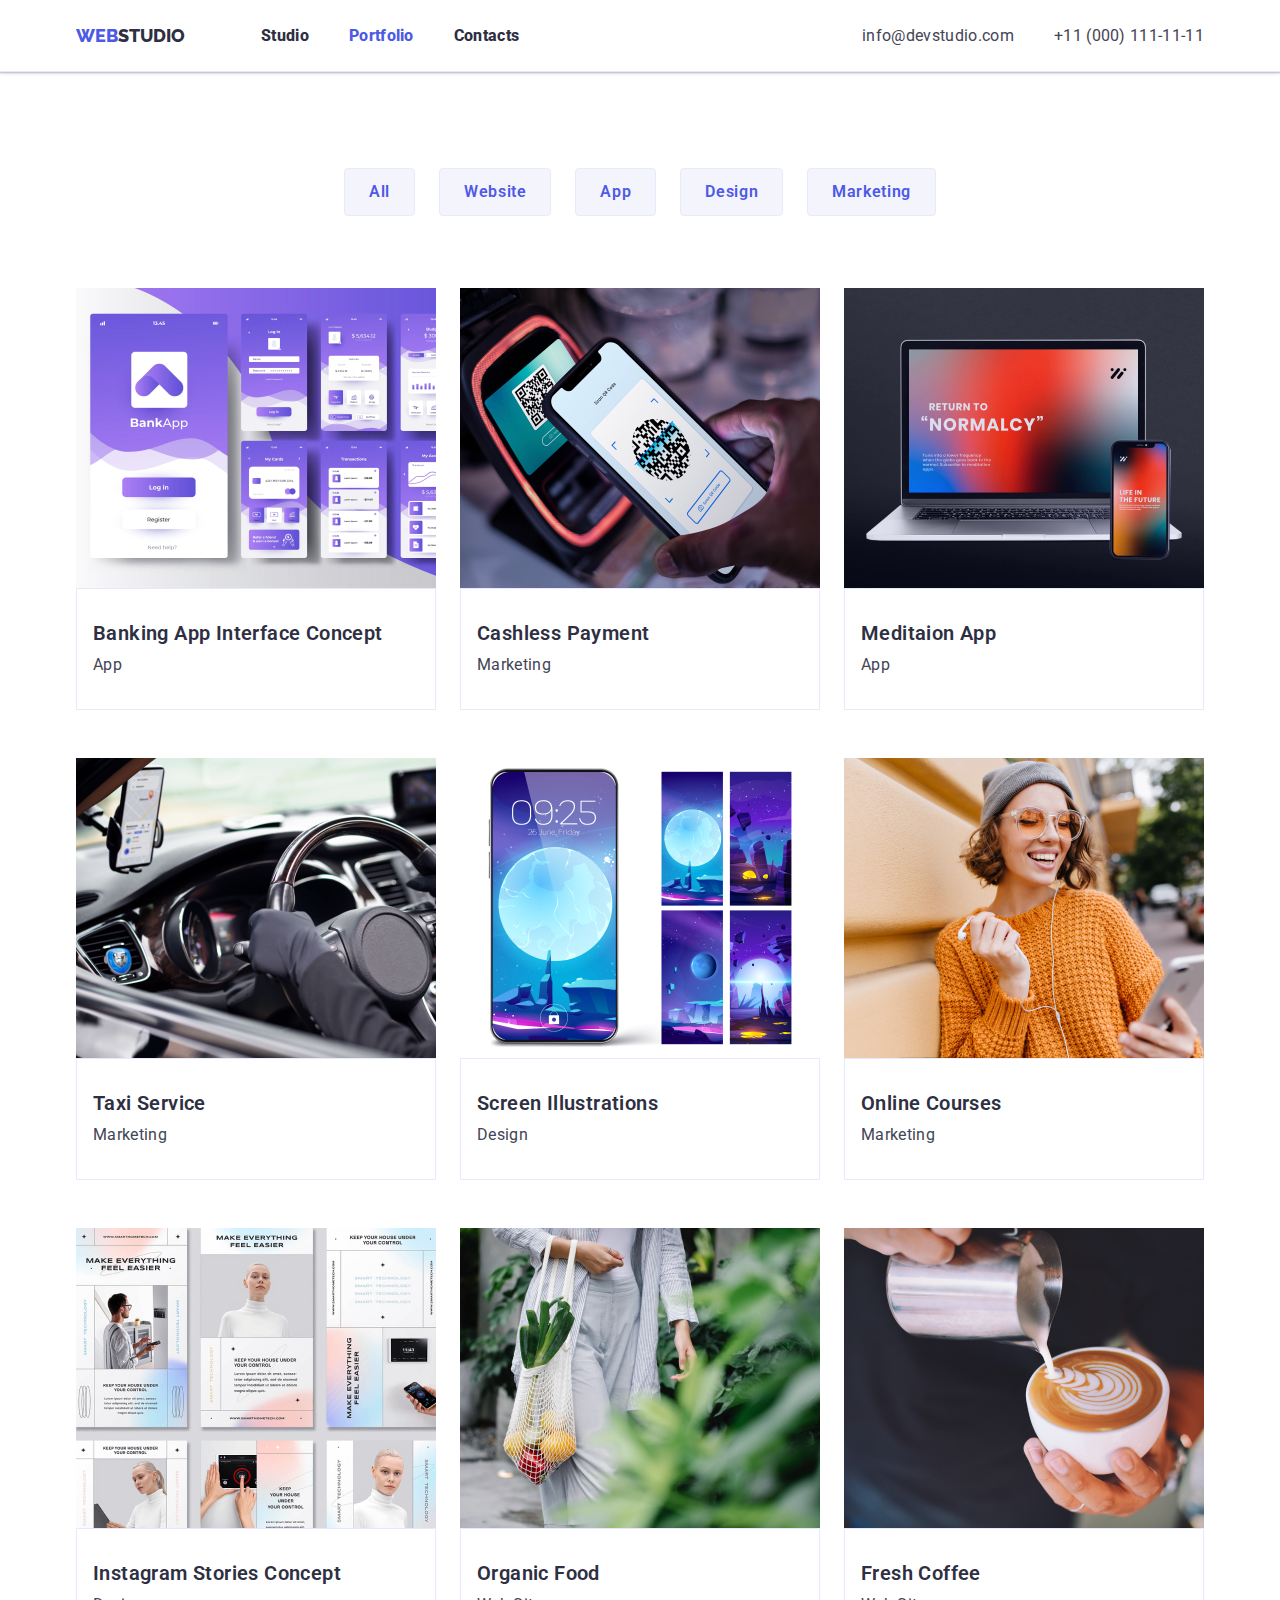
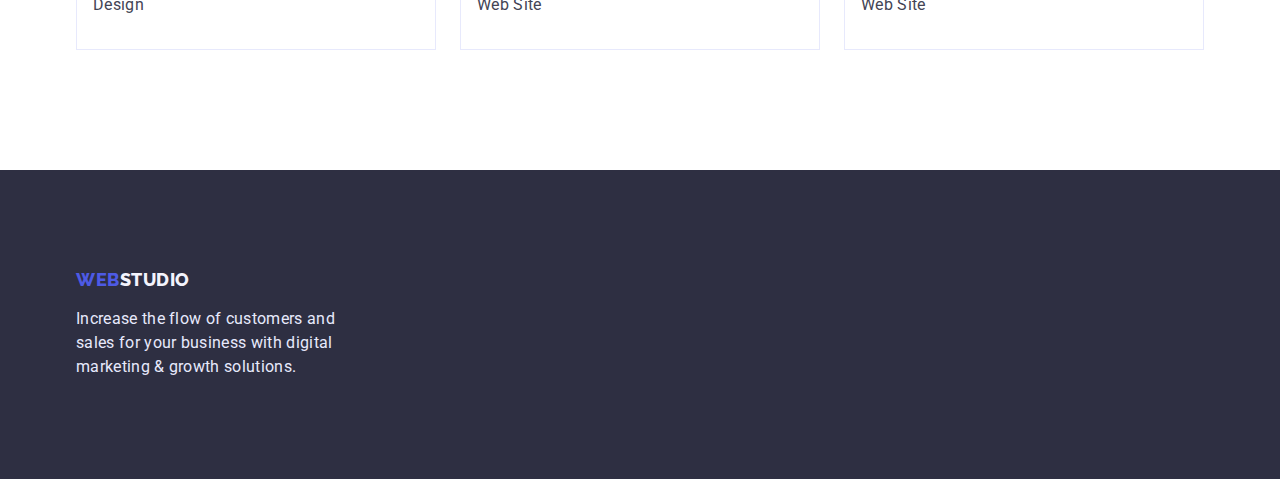
==== portfolio.html @ 9c7f1b85 "Add files via upload" ====
<!DOCTYPE html>
<html lang="en">
<head>
    <meta charset="UTF-8">
    <meta http-equiv="X-UA-Compatible" content="IE=edge">
    <meta name="viewport" content="width=device-width, initial-scale=1.0">
    <title>Portfolio</title>
    <link rel="preconnect" href="https://fonts.googleapis.com">
    <link rel="preconnect" href="https://fonts.gstatic.com" crossorigin>
    <link href="https://fonts.googleapis.com/css2?family=Raleway:wght@700;800&family=Roboto:wght@400;500;700;900&display=swap" rel="stylesheet">
    <link rel="stylesheet" href="https://cdnjs.cloudflare.com/ajax/libs/modern-normalize/1.0.0/modern-normalize.min.css"/>
    <link rel="stylesheet" href="css/styles.css">
</head>
<body class="body">
   
    <!--header-->
    <header class="header">
        <div class="container-header">
            <div class="header-block">
        <nav>
            <a href="./index.html" class="logo">Web<span class="logo-studio">Studio</span></a>
            
                <ul class="nav-list">
                    <li class="nav-member"><a href ="./index.html" class="nav-link">Studio</a></li>
                    <li class="nav-member"><a href ="./portfolio.html" class="nav-link-current">Portfolio</a></li>
                    <li class="nav-member"><a href ="./contact.html" class="nav-link">Contacts</a></li>
                </ul>
            </nav>
            <ul class="contacts">
                <li class="contacts-member"><a href="mailto:info@devstudio.com" class="contacts-link">info@devstudio.com</a></li>
                <li class="contacts-member"><a href="tel:+11(000)111-11-11" class="contacts-link">+11 (000) 111-11-11</a></li>
            </ul>
        </div>
        </div>
    </header>   
    <!--main-->
    <main>
        <section class="portfolio">
        <div class="container">
            <h1 class="hidden"></h1>
            <ul class="button-list">
                <li class="button-list-member"><button type="button" class="portfolio-button">All</button></li>
                <li class="button-list-member"><button type="button" class="portfolio-button">Website</button></li>
                <li class="button-list-member"><button type="button" class="portfolio-button">App</button></li>
                <li class="button-list-member"><button type="button" class="portfolio-button">Design</button></li>
                <li class="button-list-member"><button type="button" class="portfolio-button">Marketing</button></li>
            </ul>
            <ul class="image-list">
                <li class="image-list-member">
                    <article class="image-card">
                    <div class="image">
                    <img src = "./images/portf1.jpg" alt ="Image missing" width="360"></div> 
                    <div class="image-card-content">
                    <h3 class="image-title">Banking App Interface Concept</h3>
                    <p class="image-type">App</p>
                    </div>
                    </article>
                </li>
                <li class="image-list-member">
                    <article class="image-card">
                    <div class="image">
                    <img src = "./images/portf2.jpg" alt ="Image missing" width="360"></div> 
                    <div class="image-card-content">
                    <h3 class="image-title">Cashless Payment</h3>
                    <p class="image-type">Marketing</p>
                    </div>
                    </article>
                </li>
                <li class="image-list-member">
                    <article class="image-card">
                    <div class="image">
                    <img src = "./images/portf3.jpg" alt ="Image missing" width="360"></div> 
                    <div class="image-card-content">
                    <h3 class="image-title">Meditaion App</h3>
                    <p class="image-type">App</p>
                    </div>
                    </article>
                </li>
                <li class="image-list-member">
                    <article class="image-card">
                    <div class="image">
                    <img src = "./images/portf4.jpg" alt ="Image missing" width="360"></div> 
                    <div class="image-card-content">
                    <h3 class="image-title">Taxi Service</h3>
                    <p class="image-type">Marketing</p>
                    </div>
                    </article>
                </li>
                <li class="image-list-member">
                    <article class="image-card">
                    <div class="image">
                    <img src = "./images/portf5.jpg" alt ="Image missing" width="360"></div> 
                    <div class="image-card-content">
                    <h3 class="image-title">Screen Illustrations</h3>
                    <p class="image-type">Design</p>
                    </div>
                    </article>
                </li>
                <li class="image-list-member">
                    <article class="image-card">
                    <div class="image">
                    <img src = "./images/portf6.jpg" alt ="Image missing" width="360"></div>
                    <div class="image-card-content">
                    <h3 class="image-title">Online Courses</h3>
                    <p class="image-type">Marketing</p>
                    </div>
                    </article>
                </li>
                <li class="image-list-member">
                    <article class="image-card">
                    <div class="image">
                    <img src = "./images/portf7.jpg" alt ="Image missing" width="360"></div>
                    <div class="image-card-content">
                    <h3 class="image-title">Instagram Stories Concept</h3>
                    <p class="image-type">Design</p>
                    </div>
                    </article>
                </li>
                <li class="image-list-member">
                    <article class="image-card">
                    <div class="image">
                    <img src = "./images/portf8.jpg" alt ="Image missing" width="360"></div>
                    <div class="image-card-content">
                    <h3 class="image-title">Organic Food</h3>
                    <p class="image-type">Web Site</p>
                    </div>
                    </article>
                </li>
                <li class="image-list-member">
                    <article class="image-card">
                    <div class="image">
                    <img src = "./images/portf9.jpg" alt ="Image missing" width="360"></div>
                    <div class="image-card-content">
                    <h3 class="image-title">Fresh Coffee</h3>
                    <p class="image-type">Web Site</p>
                    </div>
                    </article>  
            </li>
            </ul>
        </div>
        </section>
    </main>
    <!--footer-->
    <footer class="footer">
        <div class="container-footer">
            <div class="footer-content">
            <div class="footer-logo">
            <a href="./index.html" class="footer-web">Web<span class="footer-studio">Studio</span></a>
            </div>
            <p class="footer-text"> Increase the flow of customers and sales for your business 
            with digital marketing & growth solutions.</p>
            </div>
        </div>
    </footer>
</body>
</html>
---- css/styles.css ----
/* header color #2E2F42;*/
/*standard color #434455;*/
/*accent color for buttons, :hover, :active and other stuff #4D5AE5;*/

/*-------------common styles-------------*/

/*root*/
:root{
--standard-white-color: #ffffff;
--text-color: #434455;
--title-text-color: #2E2F42;
--subtle-dark-color: #8E8F99;
--active-color: #4D5AE5;
--accent-color: #E7E9FC;
--light-white-color: #F4F4FD;
--card-set-gap: 20px;
--card-shadow: 0px 2px 1px -1px rgba(0, 0, 0, 0.2),
    0px 1px 1px 0px rgba(0, 0, 0, 0.14), 0px 1px 3px 0px rgba(0, 0, 0, 0.12);
}
/*box-sizing*/
*, ::after,::before{
    box-sizing: border-box;
}
/*blocking styles*/
img {
    display: block;
}
h1,h2,h3,h4,h5,h6, ul, li, p {
    margin: 0;
    padding: 0;
}
/* pages background color */
.body{
   background-color: var(--standard-white-color);
   color: var(--text-color);
   font-family: Roboto, Raleway, sans-serif;
   
}
/*container*/
.container-header{
    width: 1158px;
    margin: 0 auto;
    padding-left: 15px;
    padding-right: 15px;
}
.container{
    width: 1158px;
    margin-left: auto;
    margin-right: auto;
    padding-right: 15px;
    padding-left: 15px;
}
.container-footer{
    width: 1158px;
    margin-left: auto;
    margin-right: auto;
    padding-right: 15px;
    padding-left: 15px;
}
/*logo, contacts and nav*/
.header{
    border-bottom: 1px solid #E7E9FC;
    padding-top: 24px;
    padding-bottom: 23px;
    box-shadow: 0px 2px 1px rgb(46 47 66 / 8%), 0px 1px 1px rgb(46 47 66 / 16%), 0px 1px 6px rgb(46 47 66 / 8%);
}
.header-block{
    display: flex;
    justify-content: space-between;
    align-items: center;
}
nav{
    display: flex;
}
.nav-list,
 .contacts,
  .logo{
    display: flex;
    align-items: center;
}

.logo{
    font-family: 'Raleway', sans-serif;
  
    font-weight: 800;
    font-size: 18px;
    line-height: 1.3;
    color: var(--active-color);
    text-decoration: none;
    text-transform: uppercase;
    padding-bottom: 1px;
}
.logo-studio{
    font-family: 'Raleway', sans-serif;
    font-weight: 800;
    font-size: 18px;
    line-height: 1.3;
    color: var(--title-text-color);
    text-decoration: none;
    text-transform: uppercase;

}
.nav-link{
    color: var(--title-text-color);
    text-decoration: none;
    font-size: 16px;
    line-height: 0.66;
    letter-spacing: 0.02em;
    font-weight: 800;
    color: var(--title-text-color);
    display: block;
}
.nav-member{
    list-style-type: none;  
    display: block;  
    
}
.nav-list{
    margin-left: 76px;
    
}
.nav-list li:not(:last-child){
    margin-right: 40px;
}
.contacts{
   display: flex;
   list-style: none;
   padding-left: 0;
  
}
.contacts-member{
    list-style-type: none;
}
.contacts li:not(:last-child){
  margin-right: 40px;
}

.contacts-link{
    color: var(--text-color);
    text-decoration: none;
    font-size: 16px;
    line-height: 1.5;
    letter-spacing: 0.02em;
}

/*footer*/
.footer{
    background: var(--title-text-color);
    padding-top: 100px;
    padding-bottom: 100px;
}
.footer-logo{
    padding-bottom: 16px;
}
.footer-web{
    font-family: 'Raleway', sans-serif;
    font-weight: 800;
    font-size: 18px;
    line-height: 1.16;
    align-items: center;
    letter-spacing: 0.03em;
    text-transform: uppercase;
    color: var(--active-color);
    text-decoration: none;
    width: 44px;
    height: 22px;
    
}
.footer-studio{
    font-family: 'Raleway', sans-serif;
    font-weight: 800;
    font-size: 18px;
    line-height: 1.16;
    align-items: center;
    letter-spacing: 0.03em;
    text-transform: uppercase;
    color: var(--light-white-color);
    text-decoration: none;
    width: 44px;
    height: 22px;
    
}
.footer-text{
    font-weight: 400;
    font-size: 16px;
    line-height: 1.5;
    letter-spacing: 0.02em;
    color: var(--accent-color);
    width: 264px;
    
}

 /*-------------index.html styles-------------*/
/*banner*/
.banner{
    background: var(--title-text-color);
    text-align: center;
    padding-bottom: 192px;  
    padding-top: 192px;
}
.banner-logo{
    font-weight: 600;
    font-size: 56px;
    line-height: 1.07;
    letter-spacing: 0.02em;
    color: var(--standard-white-color);
    margin-bottom: 48px;
   
}
/*button index.html*/
.button{
    font-family: 'Roboto', sans-serif;
    font-weight: 600;
    font-size: 16px;
    line-height: 1.18;
    letter-spacing: 0.04em;
    color: var(--standard-white-color);
    border-color: transparent;
    background: var(--active-color);
    box-shadow: 0px 4px 4px rgba(0, 0, 0, 0.15);
    border-radius: 4px;
    cursor: pointer;
    width: 170px;
    height: 51px;
   
}
/*important-points index.html*/
.important-points-section{
    padding-top: 120px;

}
.important-points{
    display:flex;
    flex-wrap: nowrap;
  
}
.important-points-member{
    list-style-type: none;
    width: 264px;
}
.important-points li:not(:last-child){
    margin-right: 24px;
}
.important-points-title{
    font-weight: 600;
    font-size: 20px;
    line-height: 1.2;
    letter-spacing: 0.02em;
    color: var(--title-text-color);
    margin-bottom: 8px;
    
}
.important-points-description{
    font-size: 16px;
    line-height: 1.5;
    letter-spacing: 0.02em;
    color: var(--text-color);
}
/*activities index.html*/
.activities{
    padding-top: 120px;
    padding-bottom: 120px;
}
.activities-title{
    font-weight: 600;
    font-size: 36px;
    line-height: 1.11;
    text-align: center;
    letter-spacing: 0.02em;
    text-transform: capitalize;
    color: var(--title-text-color);
    margin-bottom: 72px;
    
}
.activities-list{
   
    display: flex;
}
.activities-member{
    list-style-type: none;
}
.activities-list li:not(:last-child){
   margin-right: 24px;
}
/*teamcards index.html*/
.teamcards{
    background: var(--light-white-color);
    padding-top: 120px;
    padding-bottom: 120px;
}
.teamcards-title{
    font-weight: 600;
    font-size: 36px;
    line-height: 1.11;
    text-align: center;
    letter-spacing: 0.02em;
    text-transform: capitalize;
    color: var(--title-text-color);
    margin-bottom: 72px;
    
}
.teamcard-content{
    padding: 32px 16px 32px 16px;
    display: flex;
    flex-direction: column;
    justify-content: center;
    align-items: center;
    gap: 8px;
    background-color: var(--standard-white-color);
}

.teamcards-list{
    display: flex;
    margin: 0;
    list-style: none;
    flex-wrap: nowrap;
    
}
.teamcards-list > .teamcards-member{
    flex-basis: 264px;
    
}
.teamcards-list > .teamcards-member:not(:first-child){
    margin-left: 24px;
}
.teamcard{
    box-shadow: var(--card-shadow);
    border-radius: 4px;
    overflow: hidden;
}
/*-------------portfolio.html styles-------------*/
/*section*/
.portfolio{
    padding-top: 96px;
    padding-bottom: 120px;
}
/*buttons and image lists*/
.hidden{
    position: absolute;
    width: 1px;
    height: 1px;
    margin: -1px;
    border: 0;
    padding: 0;
    white-space: nowrap;
    clip-path: inset(100%);
    clip: rect(0 0 0 0);
    overflow: hidden;
}
.button-list{
    display: flex;
    margin-bottom: 72px;
    justify-content: center ;
}
.button-list-member{
list-style-type: none;
}
.button-list-member:not(:last-child){
    margin-right: 24px;
}
.portfolio-button{
    font-family: 'Roboto', sans-serif;
    font-weight: 600;
    font-size: 16px;
    line-height: 1.5;
    letter-spacing: 0.04em;
    color: var(--active-color);
    background: var(--light-white-color);
    border: 1px solid var(--accent-color);
    border-radius: 4px;
    cursor: pointer;
    padding-left: 24px;
    padding-right: 24px;
    height: 48px;
}
/*image-list portfolio.html*/
.image-list{
    display: flex;
    margin: 0;
    list-style: none;
    flex-wrap: wrap;
    
}

.image-list > .image-list-member:nth-last-child(-n+6){
    margin-top: 48px;

}
.image-list-member{
    list-style-type: none;
    flex-basis: 360px;
}
.image-list-member:not(:nth-child(3n+1)){
    margin-left: 24px;
}
.image-card-content{
    display: flex;
    flex-direction: column;
    justify-content: center;
    align-items: flex-start;
    width: 360px;
    padding-top: 32px;
    padding-bottom: 32px;
    gap: 8px;
    border: 1px solid #E7E9FC;
    padding-left: 16px;
}
.image-title{
    font-weight: 600;
    font-size: 20px;
    line-height: 1.2;
    letter-spacing: 0.02em;
    color: var(--title-text-color);
   
}
.image-type{
    font-size: 16px;
    line-height: 1.5;
    letter-spacing: 0.02em;
    color: var(--text-color);
   
}

/*border */

/*-------------hover and active styles for both pages-------------*/
.nav-link:hover{
    color: var(--active-color);
}
.nav-link-current{
    color:var(--active-color);
    text-decoration: none;
    font-size: 16px;
    line-height: 0.66;
    letter-spacing: 0.02em;
    font-weight: 800;
   
    display: block;
}
.contacts-link:hover{
    color: var(--active-color);
}
.button:hover{
    background: var(--active-color);
    box-shadow: 0px 1px 6px rgba(46, 47, 66, 0.08), 0px 1px 1px rgba(46, 47, 66, 0.16), 0px 2px 1px rgba(46, 47, 66, 0.08);
    border-radius: 4px;
}
.portfolio-button:active{
    color: var(--standard-white-color);
    background: var(--active-color);
    box-shadow: 0px 3px 1px rgba(0, 0, 0, 0.1), 0px 2px 1px rgba(0, 0, 0, 0.08), 0px 2px 2px rgba(0, 0, 0, 0.12);
    border-radius: 4px;
     border: var(--active-color)
}
.portfolio-button:hover{
    color: var(--standard-white-color);
    background: var(--active-color);
    box-shadow: 0px 1px 6px rgba(46, 47, 66, 0.08), 0px 1px 1px rgba(46, 47, 66, 0.16), 0px 2px 1px rgba(46, 47, 66, 0.08);
    border-radius: 4px;
    border: var(--active-color);
}
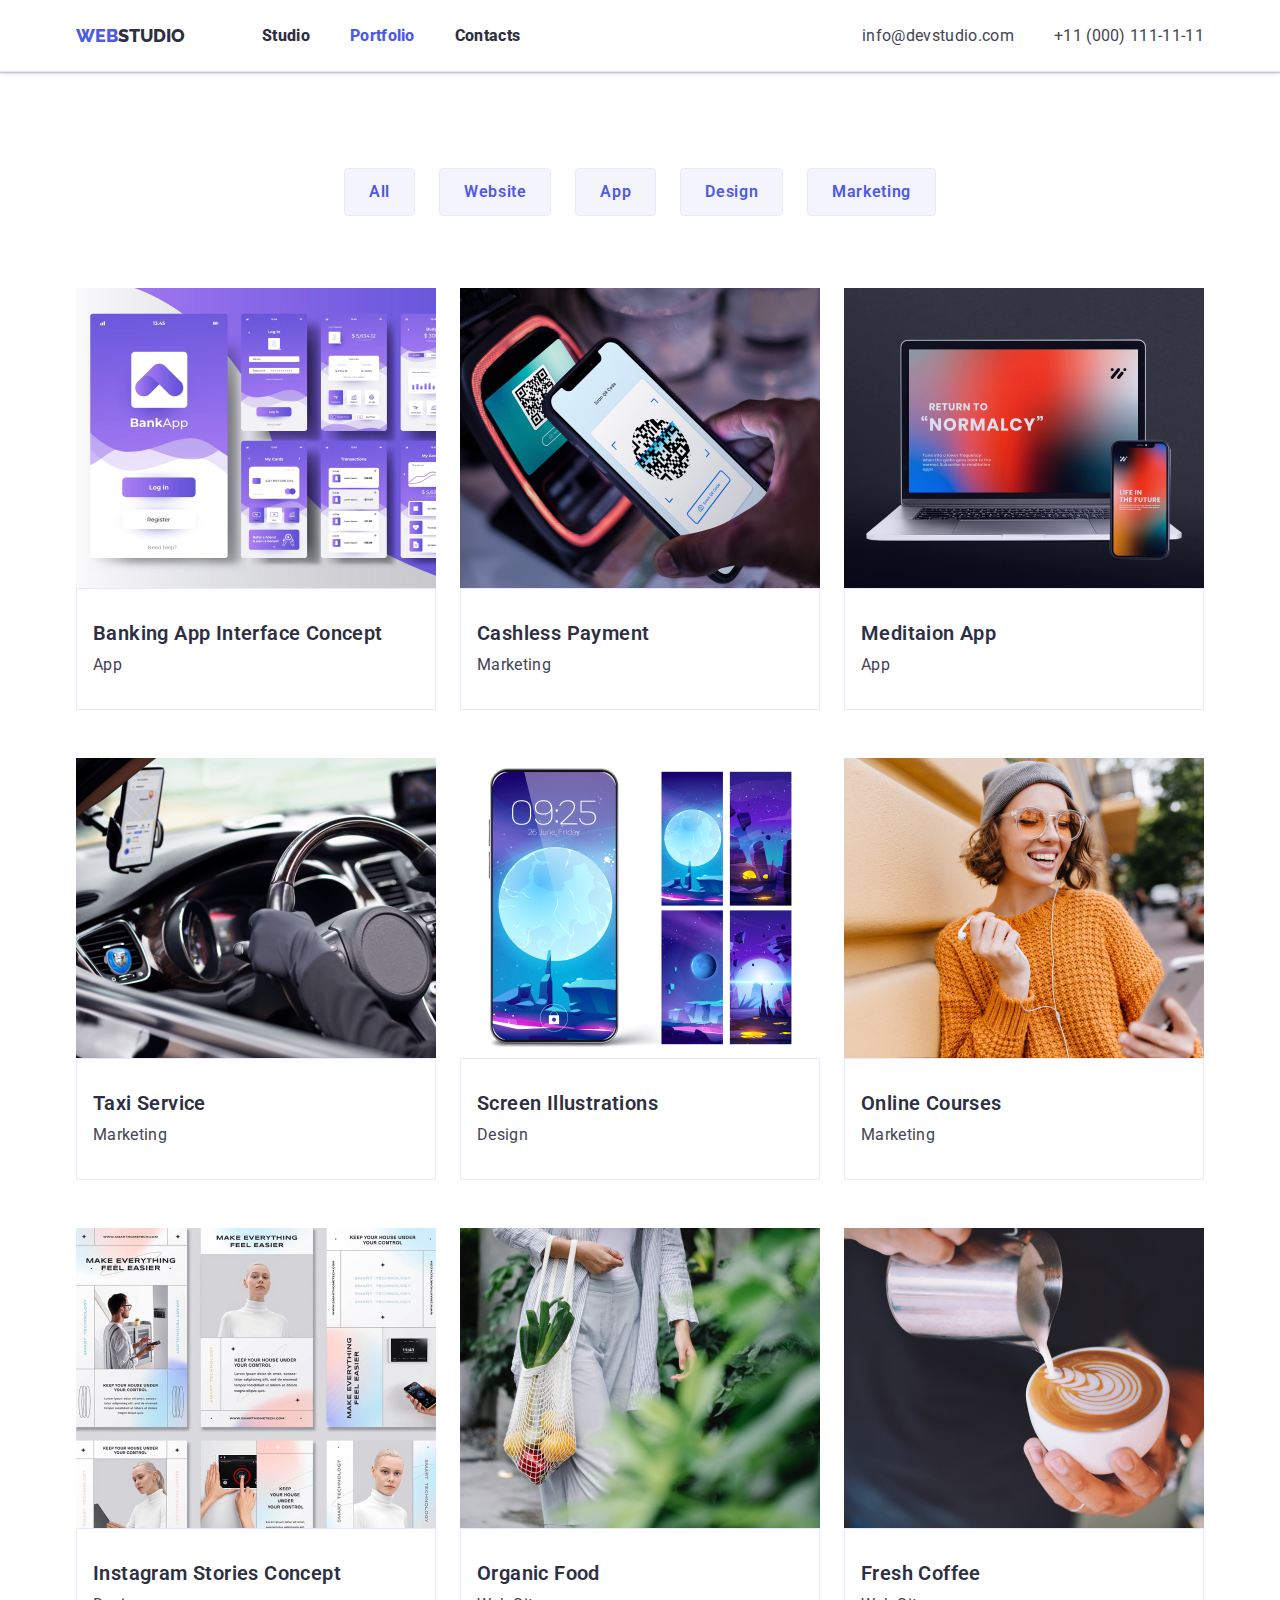
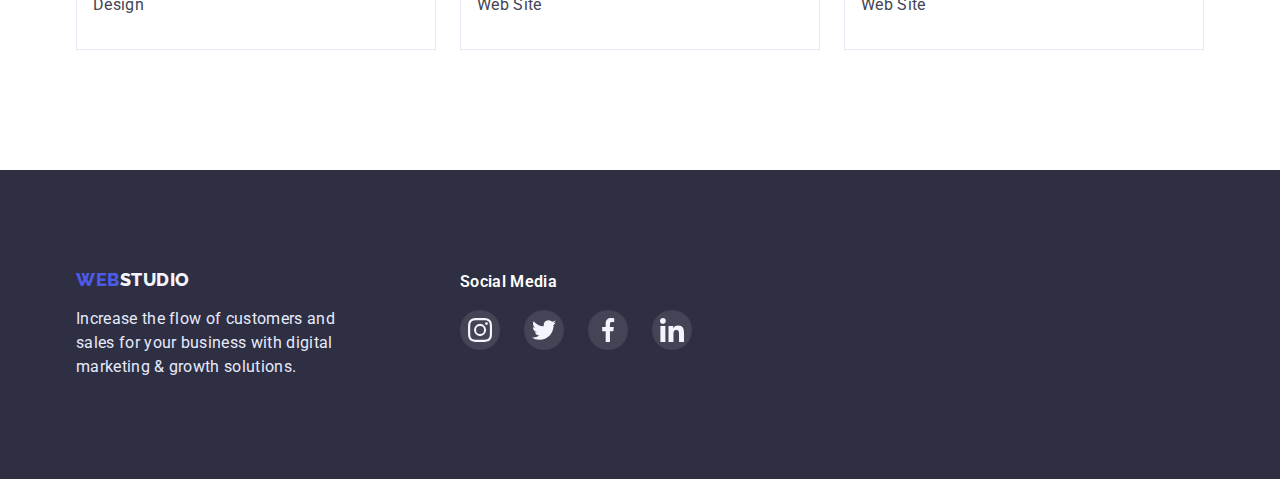
==== commit e311e08d: "icons done HW4" ====
--- a/portfolio.html
+++ b/portfolio.html
@@ -150,6 +150,29 @@
             <p class="footer-text"> Increase the flow of customers and sales for your business 
             with digital marketing & growth solutions.</p>
             </div>
+        <div class="footer-socials">
+            <h3 class="footer-socials-title"> Social Media</h3>
+            <ul class="footer-social-link-list">
+                <li>
+                    <a href="https://instagram.com" target="_blank" link="noopener norefferer nofollow" class="footer-social-link">
+                    <svg width="24" height="24"> <use href="./images/sprite/social-links.svg#instagram"></use></svg>
+                </a>
+                </li>
+                <li>
+                <a href="https://twitter.com" target="_blank" link="noopener norefferer nofollow" class="footer-social-link">
+                    <svg width="24" height="24"> <use href="./images/sprite/social-links.svg#twitter"></use></svg>
+                </a>
+                </li>
+                <li><a href="https://facebook.com" target="_blank" link="noopener norefferer nofollow" class="footer-social-link">
+                    <svg width="24" height="24"> <use href="./images/sprite/social-links.svg#facebook"></use></svg>
+                </a>
+                </li>
+                <li><a href="https://linkedin.com" target="_blank" link="noopener norefferer nofollow" class="footer-social-link">
+                    <svg width="24" height="24"> <use href="./images/sprite/social-links.svg#linkedin"></use></svg>
+                </a>
+                </li>
+            </ul>
+        </div>
         </div>
     </footer>
 </body>
--- a/css/styles.css
+++ b/css/styles.css
@@ -56,6 +56,7 @@
     margin-right: auto;
     padding-right: 15px;
     padding-left: 15px;
+    display: flex;
 }
 /*logo, contacts and nav*/
 .header{
@@ -108,15 +109,15 @@
     letter-spacing: 0.02em;
     font-weight: 800;
     color: var(--title-text-color);
-    display: block;
+    display: inline-block;
 }
 .nav-member{
     list-style-type: none;  
-    display: block;  
+    display: inline-block;  
     
 }
 .nav-list{
-    margin-left: 76px;
+    margin-left: 77px;
     
 }
 .nav-list li:not(:last-child){
@@ -189,7 +190,36 @@
     width: 264px;
     
 }
-
+.footer-socials{
+    margin-left: 120px;
+}
+.footer-socials-title{
+    font-family: 'Roboto';
+    font-style: normal;
+    font-weight: 600;
+    font-size: 16px;
+    line-height: 1.5;
+    letter-spacing: 0.02em;
+    color: var(--standard-white-color);
+    margin-bottom: 16px;
+    }
+    .footer-social-link-list{
+    list-style-type: none;
+    display: flex;
+    gap: 24px;
+    justify-content: center;
+    align-items: center;
+    }
+    .footer-social-link{
+    display: flex;
+    height: 40px;
+    width: 40px;
+    align-items: center;
+    justify-content: center;
+    border-radius: 50%;
+    background-color: rgba(255, 255, 255, 0.1);;    
+    text-decoration: none;
+    }
  /*-------------index.html styles-------------*/
 /*banner*/
 .banner{
@@ -197,6 +227,17 @@
     text-align: center;
     padding-bottom: 192px;  
     padding-top: 192px;
+    background-image: linear-gradient(
+        rgba(46, 47, 66, 0.7),
+        rgba(46, 47, 66, 0.7)), url(../images/Bgimage.jpg);
+    max-width: 1600px;
+    max-height: 600px;
+    margin-left: auto;
+    margin-right: auto;
+    outline: 1px solid black;
+    background-size: cover;
+    background-position: center;
+    background-repeat: no-repeat;
 }
 .banner-logo{
     font-weight: 600;
@@ -222,7 +263,7 @@
     cursor: pointer;
     width: 170px;
     height: 51px;
-   
+    
 }
 /*important-points index.html*/
 .important-points-section{
@@ -240,6 +281,20 @@
 }
 .important-points li:not(:last-child){
     margin-right: 24px;
+}
+.important-points-card-icon{
+    width: 264px;
+    height: 112px;
+    background-color: var(--light-white-color);
+    margin-bottom: 8px;
+    border-radius: 4px;
+    display: flex;
+    align-items: center;
+    justify-content: center;
+}
+.icon{
+    width: 64px;
+    height: 64px;
 }
 .important-points-title{
     font-weight: 600;
@@ -327,6 +382,60 @@
     box-shadow: var(--card-shadow);
     border-radius: 4px;
     overflow: hidden;
+}
+/* social links in teamcards index.html */
+.social-link-list{
+    list-style-type: none;
+    display: flex;
+    gap: 24px;
+    justify-content: center;
+    align-items: center;
+}
+.social-list-member{
+   text-decoration: none;
+}
+.social-link{
+    display: flex;
+    height: 40px;
+    width: 40px;
+    align-items: center;
+    justify-content: center;
+    border-radius: 50%;
+    background-color: var(--active-color);
+}
+/* Customer section index.html */
+.customer-section{
+    padding-top: 120px;
+    padding-bottom: 120px;
+}
+.customer-title{
+    font-family: 'Roboto';
+    font-style: normal;
+    font-weight: 700;
+    font-size: 36px;
+    line-height: 1.16;
+    text-align: center;
+    letter-spacing: 0.03em;
+    margin-bottom: 72px;
+}
+.customer-services-list{
+    list-style-type: none;
+    display: flex;
+    gap: 24px;
+}
+.customers-link{
+    display: inline-flex;
+    align-items: center;
+    justify-content: center;
+    background-color: var(--standard-white-color);
+    }
+.customers-icon{
+    width: 168px;
+    height: 88px;
+    fill: #8E8F99;
+    padding: 16px 32px;
+    border-radius: 4px;
+    outline: 1px solid #8E8F99;
 }
 /*-------------portfolio.html styles-------------*/
 /*section*/
@@ -402,7 +511,7 @@
     padding-top: 32px;
     padding-bottom: 32px;
     gap: 8px;
-    border: 1px solid #E7E9FC;
+    border: 1px solid var(--accent-color);
     padding-left: 16px;
 }
 .image-title{
@@ -435,7 +544,7 @@
     letter-spacing: 0.02em;
     font-weight: 800;
    
-    display: block;
+    display: inline-block;
 }
 .contacts-link:hover{
     color: var(--active-color);
@@ -445,6 +554,19 @@
     box-shadow: 0px 1px 6px rgba(46, 47, 66, 0.08), 0px 1px 1px rgba(46, 47, 66, 0.16), 0px 2px 1px rgba(46, 47, 66, 0.08);
     border-radius: 4px;
 }
+.social-link:hover{
+    background: #404BBF;
+}
+.footer-social-link:hover{
+    background: #31D0AA;
+}
+.customers-link:focus .customers-icon,
+.customers-link:active .customers-icon,
+.customers-link:hover .customers-icon {
+    fill: var(--active-color);
+    outline: 1px solid var(--active-color);
+}
+
 .portfolio-button:active{
     color: var(--standard-white-color);
     background: var(--active-color);
